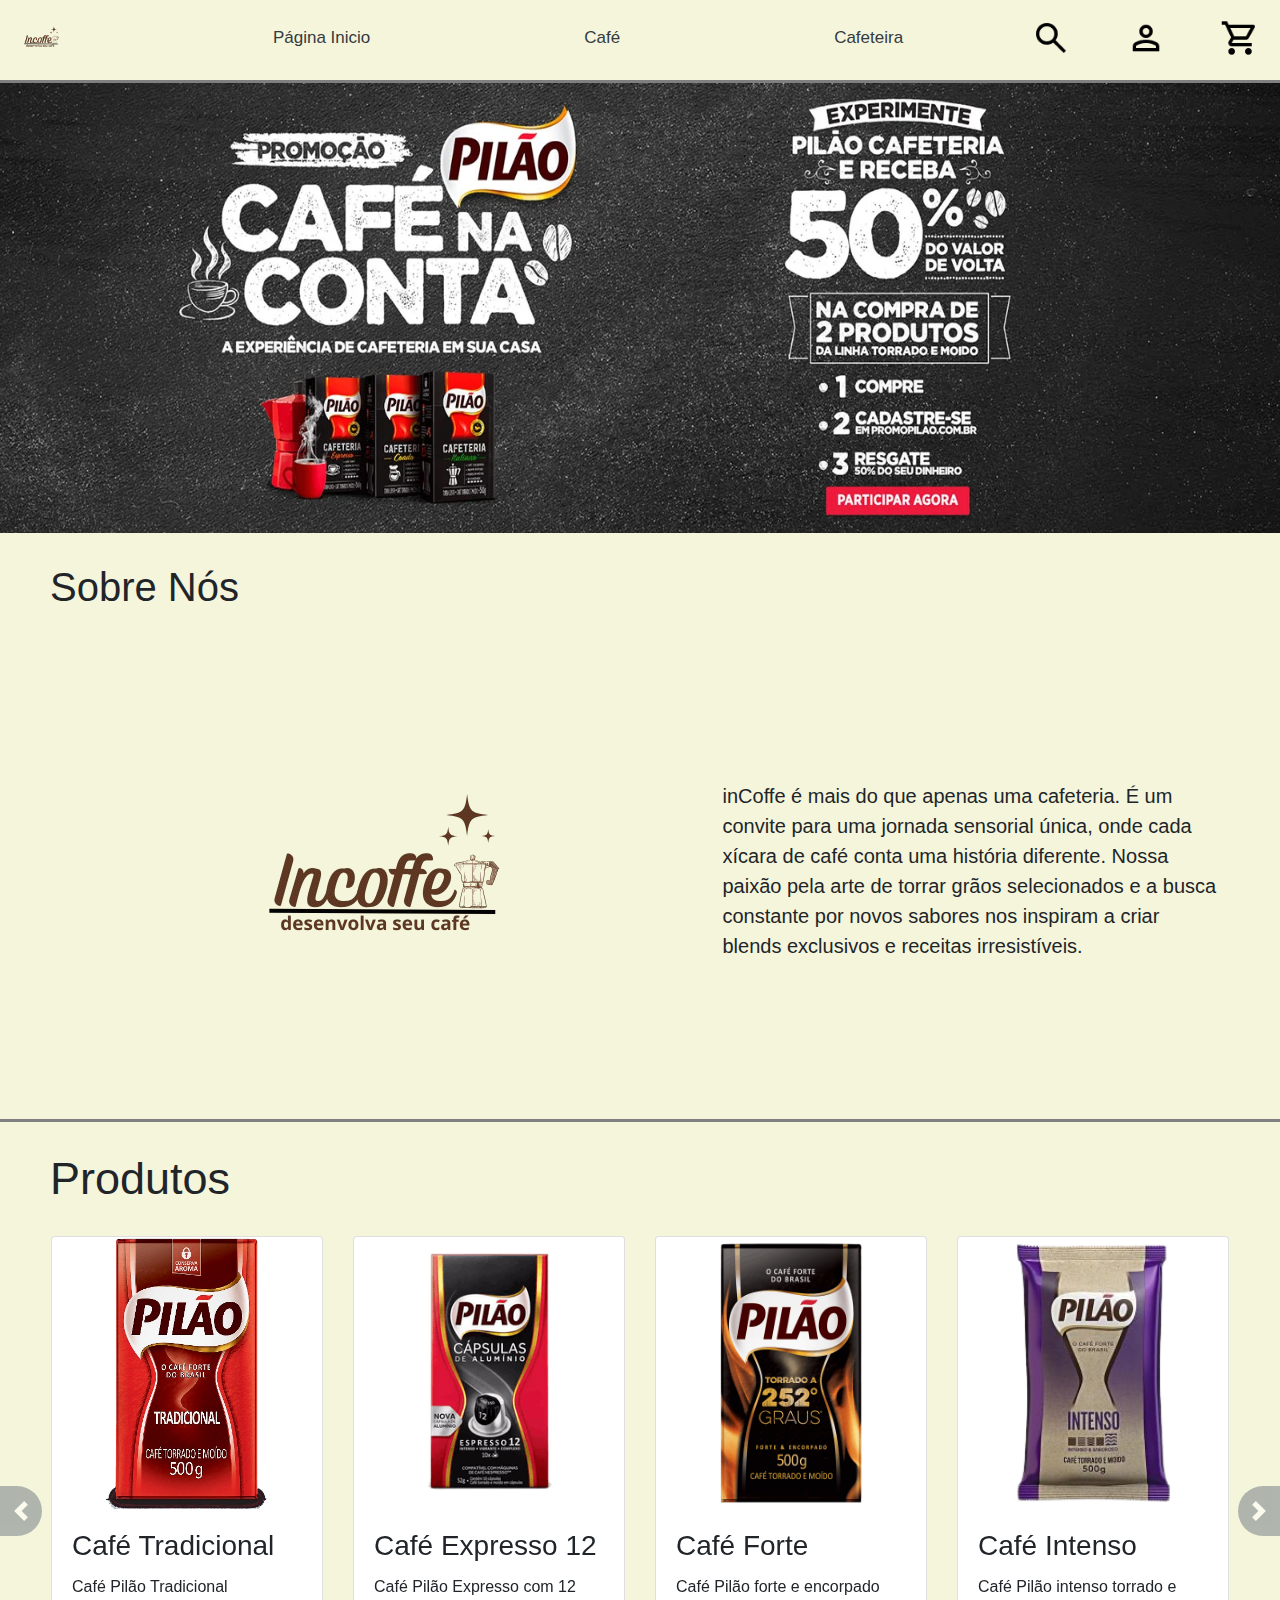
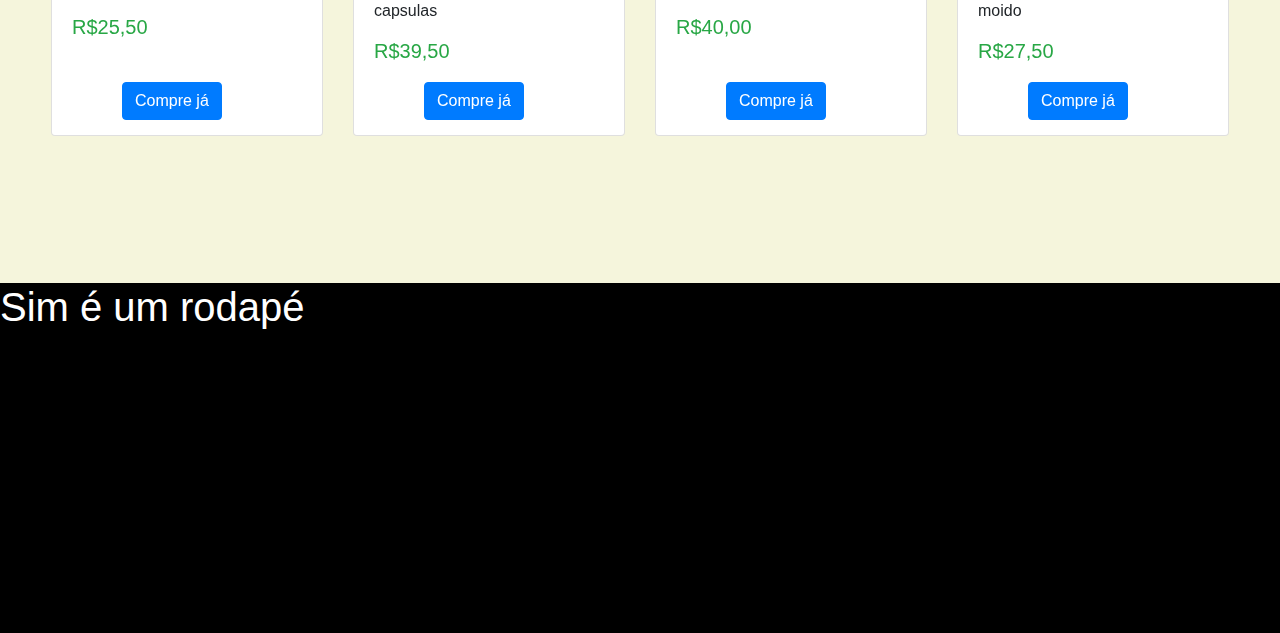
==== index.html @ 85a485d7 "update-final" ====
<!DOCTYPE html>
<html lang="pt-BR">

<head>
    <meta charset="UTF-8">
    <meta name="viewport" content="width=device-width, initial-scale=1.0">
    <meta name="description" content="cafeteria online">
    <meta name="keywords" content="café cafeteria">
    <title>inCoffe</title>
    <link rel="stylesheet" href="assets/css/style.css">
    <link rel="shortcut icon" href="assets/img/logo-incoffe.png" type="image/x-icon">
    <link rel="stylesheet" href="https://cdn.jsdelivr.net/npm/bootstrap@4.0.0/dist/css/bootstrap.min.css"
        integrity="sha384-Gn5384xqQ1aoWXA+058RXPxPg6fy4IWvTNh0E263XmFcJlSAwiGgFAW/dAiS6JXm" crossorigin="anonymous">
</head>

<body>
    <header>
        <nav class="d-flex align-items-center justify-content-between">
            <div class="logo-incoffe">
                <img src="assets/img/logo-incoffe.png" alt="logo-incoffe">
            </div>
            <li class="nav-item"> <a class="nav-link text-dark" href="index.html">Página Inicio</a> </li>
            <li class="nav-item"> <a class="nav-link text-dark" href="cafe.html">Café</a></li>
            <li class="nav-item"> <a class="nav-link text-dark" href="cafete.html">Cafeteira</a></li>
            <div class="usuario">
                <img src="assets/img/search.png" alt="busca">
                <img src="assets/img/person.png" alt="pessoa">
                <img src="assets/img/carrinho.png" alt="carrinho">
            </div>
        </nav>
    </header>

    <div class="barra"></div>

    <main>
        <div class="img-main">
            <img src="assets/img/banner.png" alt="banner">
        </div>

        <div class="about-us">

            <h1>Sobre Nós</h1>

            <div class="desc">
                <img src="assets/img/logo-incoffe.png" alt="logo-incoffe">

                <p>
                    inCoffe é mais do que apenas uma cafeteria. É um convite para uma jornada sensorial única, onde cada
                    xícara de café conta uma história diferente. Nossa paixão pela arte de torrar grãos selecionados e a
                    busca constante por novos sabores nos inspiram a criar blends exclusivos e receitas irresistíveis.
                </p>
            </div>
                

        </div>

        <div class="barra"></div>

        <div class="produtos">
            <h1>Produtos</h1>
            <div id="carouselExampleControls" class="carousel slide d-flex justify-content-around" data-ride="carousel">
                <div class="carrosel">
                    <div class="carousel-inner">
                        <div class="carousel-item active">
                            <div class="row justify-content-between">
                                <div class="col-3">
                                    <div class="card" style="width: 17rem;">
                                        <img class="card-img-top" src="assets/img/pilão-removebg-preview.png"
                                            alt="Card image cap" style="height: 17rem;">
                                        <div class="card-body">
                                            <h3 class="card-title">Café Tradicional</h3>
                                            <p class="card-text">Café Pilão Tradicional</p>
                                            <h5 class="text-success">R$25,50</h5>
                                            <a href="checkout.html" class="btn btn-primary">Compre já</a>
                                        </div>
                                    </div>
                                </div>
                                <div class="col-3">
                                    <div class="card" style="width: 17rem;">
                                        <img class="card-img-top" src="assets/img/cafécapsulas.png"
                                            alt="Card image cap" style="height: 17rem;">
                                        <div class="card-body">
                                            <h3 class="card-title">Café Expresso 12</h3>
                                            <p class="card-text">Café Pilão Expresso com 12 capsulas</p>
                                            <h5 class="text-success">R$39,50</h5>
                                            <a href="checkout.html" class="btn btn-primary">Compre já</a>
                                        </div>
                                    </div>
                                </div>
                                <div class="col-3">
                                    <div class="card" style="width: 17rem;">
                                        <img class="card-img-top" src="assets/img/caféforte.png"
                                            alt="Card image cap" style="height: 17rem;">
                                        <div class="card-body">
                                            <h3 class="card-title">Café Forte</h3>
                                            <p class="card-text">Café Pilão forte e encorpado</p>
                                            <h5 class="text-success">R$40,00</h5>
                                            <a href="checkout.html" class="btn btn-primary">Compre já</a>
                                        </div>
                                    </div>
                                </div>
                                <div class="col-3">
                                    <div class="card" style="width: 17rem;">
                                        <img class="card-img-top" src="assets/img/caféintenso.png"
                                            alt="Card image cap" style="height: 17rem;">
                                        <div class="card-body">
                                            <h3 class="card-title">Café Intenso</h3>
                                            <p class="card-text">Café Pilão intenso torrado e moido</p>
                                            <h5 class="text-success">R$27,50</h5>
                                            <a href="checkout.html" class="btn btn-primary">Compre já</a>
                                        </div>
                                    </div>
                                </div>
                            </div>
                        </div>
                        <div class="carousel-item">
                            <div class="row">
                                <div class="col-3">
                                    <div class="card" style="width: 17rem;">
                                        <img class="card-img-top" src="assets/img/cafétorrado.png"
                                            alt="Card image cap" style="height: 17rem;">
                                        <div class="card-body">
                                            <h3 class="card-title">Café em Grãos</h3>
                                            <p class="card-text">Café Pilão em grãos</p>
                                            <h5 class="text-success">R$38,50</h5>
                                            <a href="checkout.html" class="btn btn-primary">Compre já</a>
                                        </div>
                                    </div>
                                </div>
                                <div class="col-3">
                                    <div class="card" style="width: 17rem;">
                                        <img class="card-img-top" src="assets/img/lungo08.png"
                                            alt="Card image cap" style="height: 17rem;">
                                        <div class="card-body">
                                            <h3 class="card-title">Café Lungo 08</h3>
                                            <p class="card-text">Café Pilão lungo 8 em capsulas</p>
                                            <h5 class="text-success">R$23,50</h5>
                                            <a href="checkout.html" class="btn btn-primary">Compre já</a>
                                        </div>
                                    </div>
                                </div>
                                <div class="col-3">
                                    <div class="card" style="width: 17rem;">
                                        <img class="card-img-top" src="assets/img/cafécap07.jpg"
                                            alt="Card image cap" style="height: 17rem;">
                                        <div class="card-body">
                                            <h3 class="card-title">Café Capsulas 07</h3>
                                            <p class="card-text">Café Pilão capsulas 07 em alumínio</p>
                                            <h5 class="text-success">R$22,50</h5>
                                            <a href="checkout.html" class="btn btn-primary">Compre já</a>
                                        </div>
                                    </div>
                                </div>
                                <div class="col-3">
                                    <div class="card" style="width: 17rem;">
                                        <img class="card-img-top" src="assets/img/pilão.jpg"
                                            alt="Card image cap" style="height: 17rem;">
                                        <div class="card-body">
                                            <h3 class="card-title">Café Forte</h3>
                                            <p class="card-text">Café Pilão forte e encorpado</p>
                                            <h5 class="text-success">R$39,50</h5>
                                            <a href="checkout.html" class="btn btn-primary">Compre já</a>
                                        </div>
                                    </div>
                                </div>
                            </div>
                        </div>
                    </div>

                    <a class="carousel-control-prev bg-secondary align-items-center" href="checkout.htmlcarouselExampleControls"
                        role="button" data-slide="prev">
                        <span class="carousel-control-prev-icon" aria-hidden="true"></span>
                        <span class="sr-only">Previous</span>
                    </a>
                    <a class="carousel-control-next bg-secondary align-items-center" href="checkout.htmlcarouselExampleControls"
                        role="button" data-slide="next">
                        <span class="carousel-control-next-icon" aria-hidden="true"></span>
                        <span class="sr-only">Next</span>
                    </a>
                </div>

            </div>
        </div>
    </main>

    <footer>
        <h1>Sim é um rodapé</h1>
    </footer>

    <script src="https://code.jquery.com/jquery-3.2.1.slim.min.js"
        integrity="sha384-KJ3o2DKtIkvYIK3UENzmM7KCkRr/rE9/Qpg6aAZGJwFDMVNA/GpGFF93hXpG5KkN"
        crossorigin="anonymous"></script>
    <script src="https://cdn.jsdelivr.net/npm/popper.js@1.12.9/dist/umd/popper.min.js"
        integrity="sha384-ApNbgh9B+Y1QKtv3Rn7W3mgPxhU9K/ScQsAP7hUibX39j7fakFPskvXusvfa0b4Q"
        crossorigin="anonymous"></script>
    <script src="https://cdn.jsdelivr.net/npm/bootstrap@4.0.0/dist/js/bootstrap.min.js"
        integrity="sha384-JZR6Spejh4U02d8jOt6vLEHfe/JQGiRRSQQxSfFWpi1MquVdAyjUar5+76PVCmYl"
        crossorigin="anonymous"></script>
</body>

</html>
---- assets/css/style.css ----
* {
    margin: 0;
    padding: 0;
    overflow-x: hidden;
}

body {
    font-family: system-ui, -apple-system, BlinkMacSystemFont, 'Segoe UI', Roboto, Oxygen, Ubuntu, Cantarell, 'Open Sans', 'Helvetica Neue', sans-serif;
}

.barra {
    height: 3px;
    width: 100%;
    background-color: grey;
}

header {
    height: 80px;
    width: 100%;
    background-color: beige;
}

.logo-incoffe img {
    height: 75px;
}

li, a {
    color: black;
    list-style: none;
    text-decoration: none;
    margin-left: 50px;
    font-size: 17px;
}

.usuario img {
    height: 40px;
    margin-left: 30px;
    margin-right: 20px;
}

main {
    background-color: beige;
    height: 1800px;
}

.img-main img {
    width: 100%;
    height: 450px;
}

.about-us {
    margin-top: 30px;
    margin-left: 50px;
}

.desc {
    display: flex;
    justify-content: space-around;
    align-items: center;
}

.desc p {
    width: 500px;
    font-size: 20px;
    margin-top: 20px;
}

.produtos h1 {
    margin-top: 30px;
    margin-left: 50px;
    margin-bottom: 30px;
    font-size: 45px;
}

.carousel-control-prev{
    margin-left: -150px;
    padding-left: 150px;
    height: 50px;
    border-radius: 50px;
    margin-top: 250px;
}

.carousel-control-next {
    margin-right: -150px;
    padding-right: 150px;
    height: 50px;
    border-radius: 50px;
    margin-top: 250px;
}

.card-img-top {
    height: 300px;
}

.card {
    height: 500px;
}

.btn, .btn-primary {
    position: absolute;
    bottom: 15px;
}

footer {
    background-color: black;
    height: 350px;
}

footer h1 {
    color: white;
}
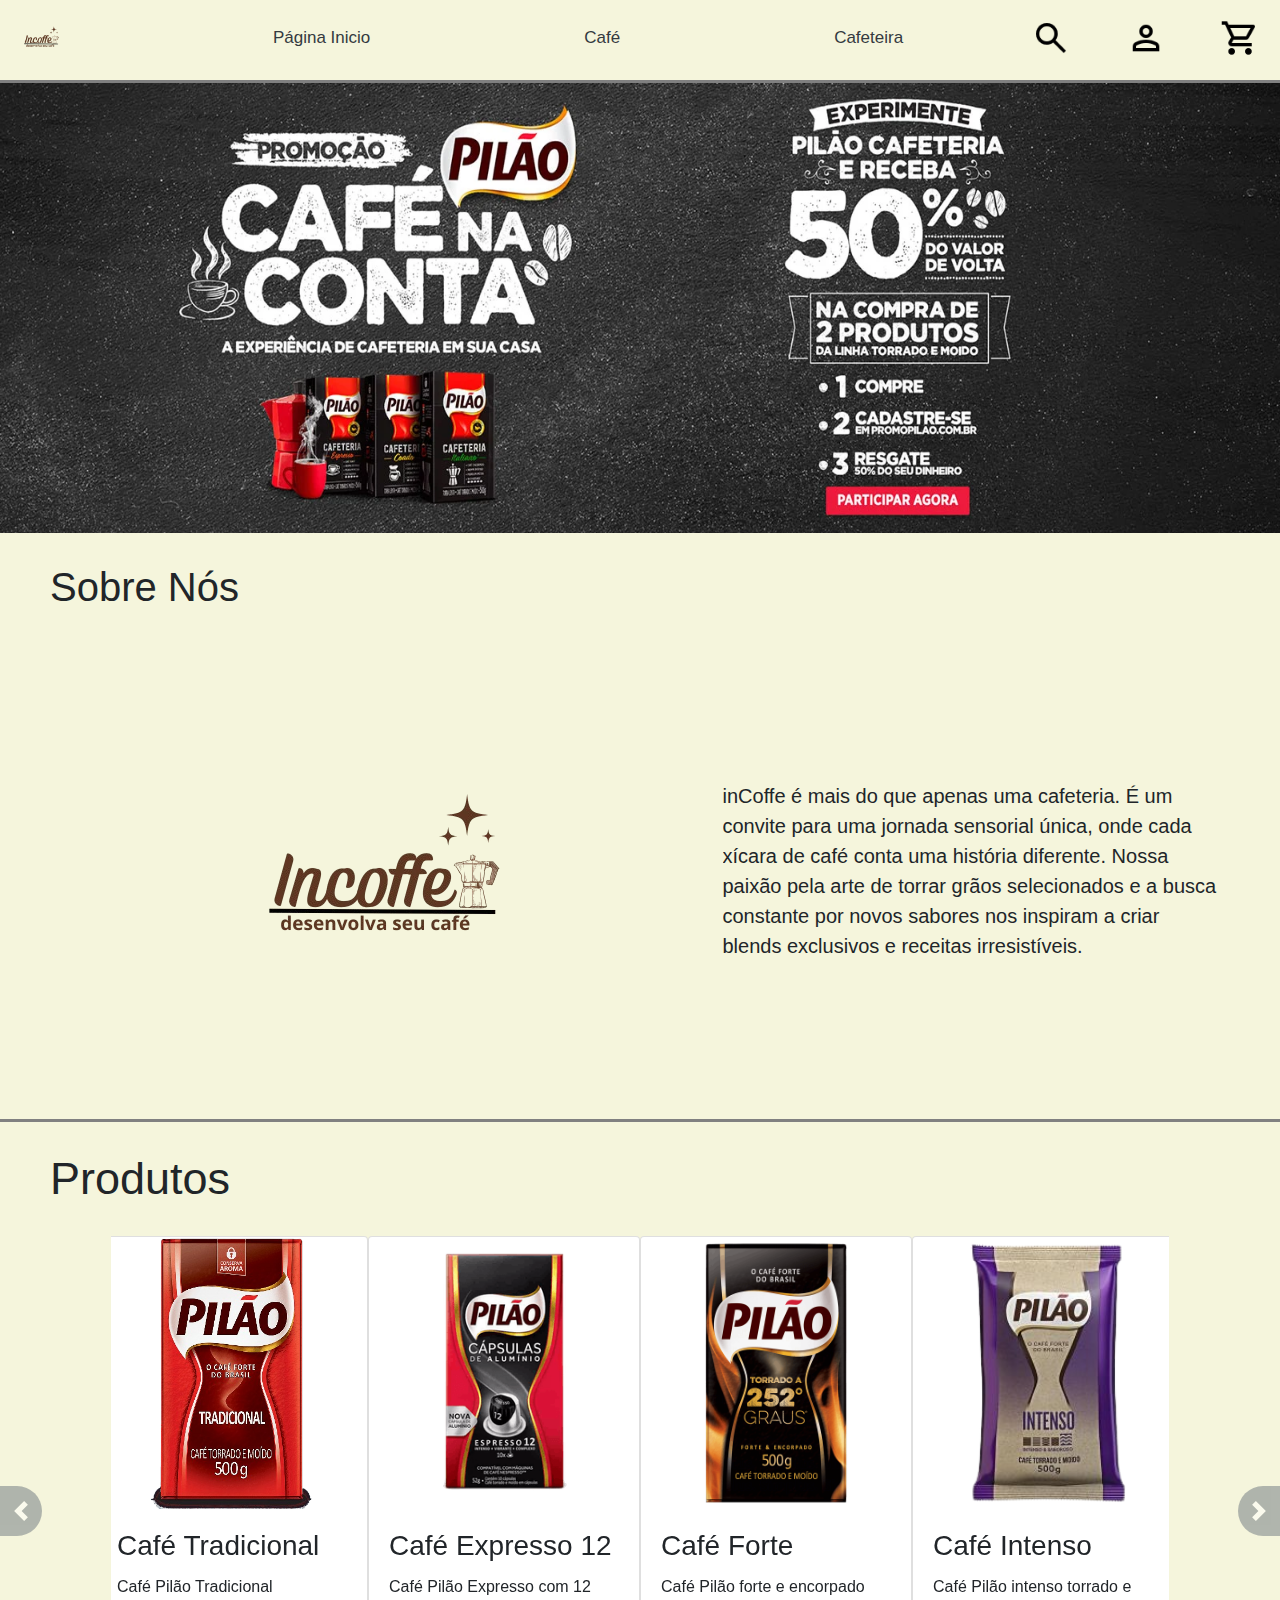
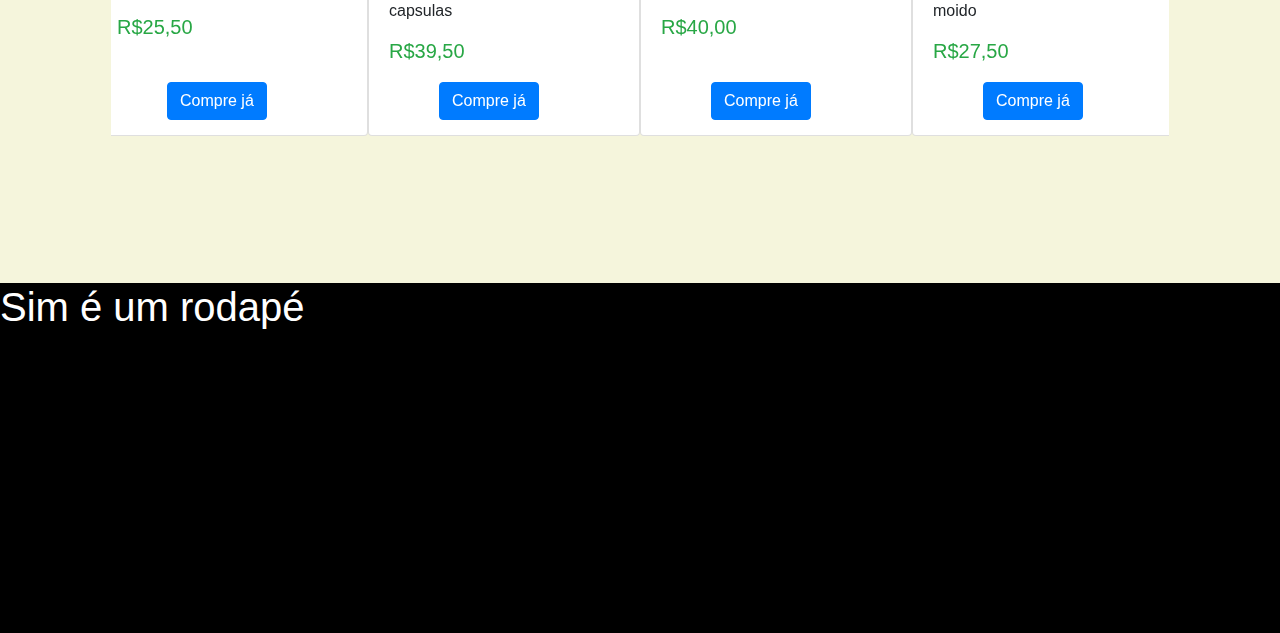
==== commit b94043db: "update" ====
--- a/index.html
+++ b/index.html
@@ -63,7 +63,7 @@
                     <div class="carousel-inner">
                         <div class="carousel-item active">
                             <div class="row justify-content-between">
-                                <div class="col-3">
+                                <div class="col-custom">
                                     <div class="card" style="width: 17rem;">
                                         <img class="card-img-top" src="assets/img/pilão-removebg-preview.png"
                                             alt="Card image cap" style="height: 17rem;">
@@ -75,7 +75,7 @@
                                         </div>
                                     </div>
                                 </div>
-                                <div class="col-3">
+                                <div class="col-custom">
                                     <div class="card" style="width: 17rem;">
                                         <img class="card-img-top" src="assets/img/cafécapsulas.png"
                                             alt="Card image cap" style="height: 17rem;">
@@ -87,7 +87,7 @@
                                         </div>
                                     </div>
                                 </div>
-                                <div class="col-3">
+                                <div class="col-custom">
                                     <div class="card" style="width: 17rem;">
                                         <img class="card-img-top" src="assets/img/caféforte.png"
                                             alt="Card image cap" style="height: 17rem;">
@@ -99,7 +99,7 @@
                                         </div>
                                     </div>
                                 </div>
-                                <div class="col-3">
+                                <div class="col-custom">
                                     <div class="card" style="width: 17rem;">
                                         <img class="card-img-top" src="assets/img/caféintenso.png"
                                             alt="Card image cap" style="height: 17rem;">
@@ -115,7 +115,7 @@
                         </div>
                         <div class="carousel-item">
                             <div class="row">
-                                <div class="col-3">
+                                <div class="col-custom">
                                     <div class="card" style="width: 17rem;">
                                         <img class="card-img-top" src="assets/img/cafétorrado.png"
                                             alt="Card image cap" style="height: 17rem;">
@@ -127,7 +127,7 @@
                                         </div>
                                     </div>
                                 </div>
-                                <div class="col-3">
+                                <div class="col-custom">
                                     <div class="card" style="width: 17rem;">
                                         <img class="card-img-top" src="assets/img/lungo08.png"
                                             alt="Card image cap" style="height: 17rem;">
@@ -139,7 +139,7 @@
                                         </div>
                                     </div>
                                 </div>
-                                <div class="col-3">
+                                <div class="col-custom">
                                     <div class="card" style="width: 17rem;">
                                         <img class="card-img-top" src="assets/img/cafécap07.jpg"
                                             alt="Card image cap" style="height: 17rem;">
@@ -151,7 +151,7 @@
                                         </div>
                                     </div>
                                 </div>
-                                <div class="col-3">
+                                <div class="col-custom">
                                     <div class="card" style="width: 17rem;">
                                         <img class="card-img-top" src="assets/img/pilão.jpg"
                                             alt="Card image cap" style="height: 17rem;">
--- a/assets/css/style.css
+++ b/assets/css/style.css
@@ -108,4 +108,14 @@
 
 footer h1 {
     color: white;
+}
+
+.col-custom {
+    width: 25%;
+}
+
+@media screen and (min-width:"425px") {
+    .col-custom {
+        width: 50%;
+    }
 }